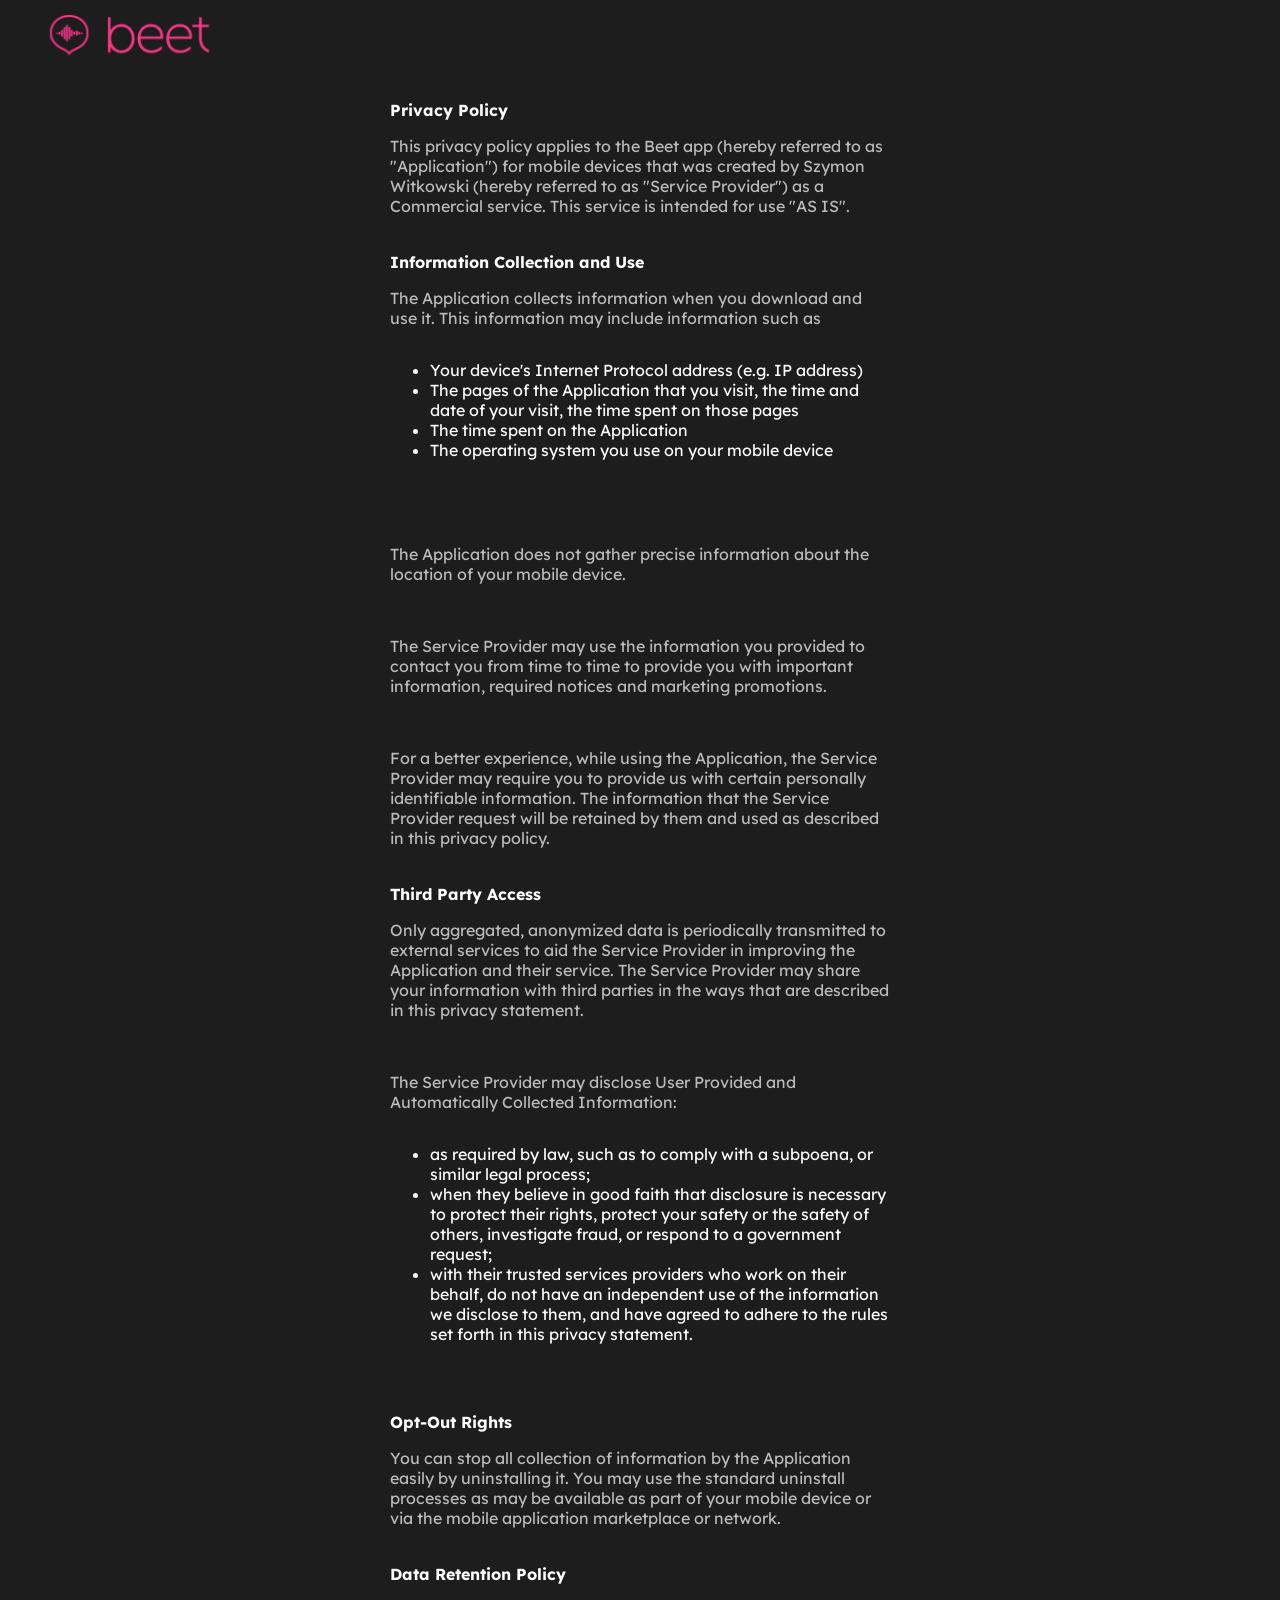
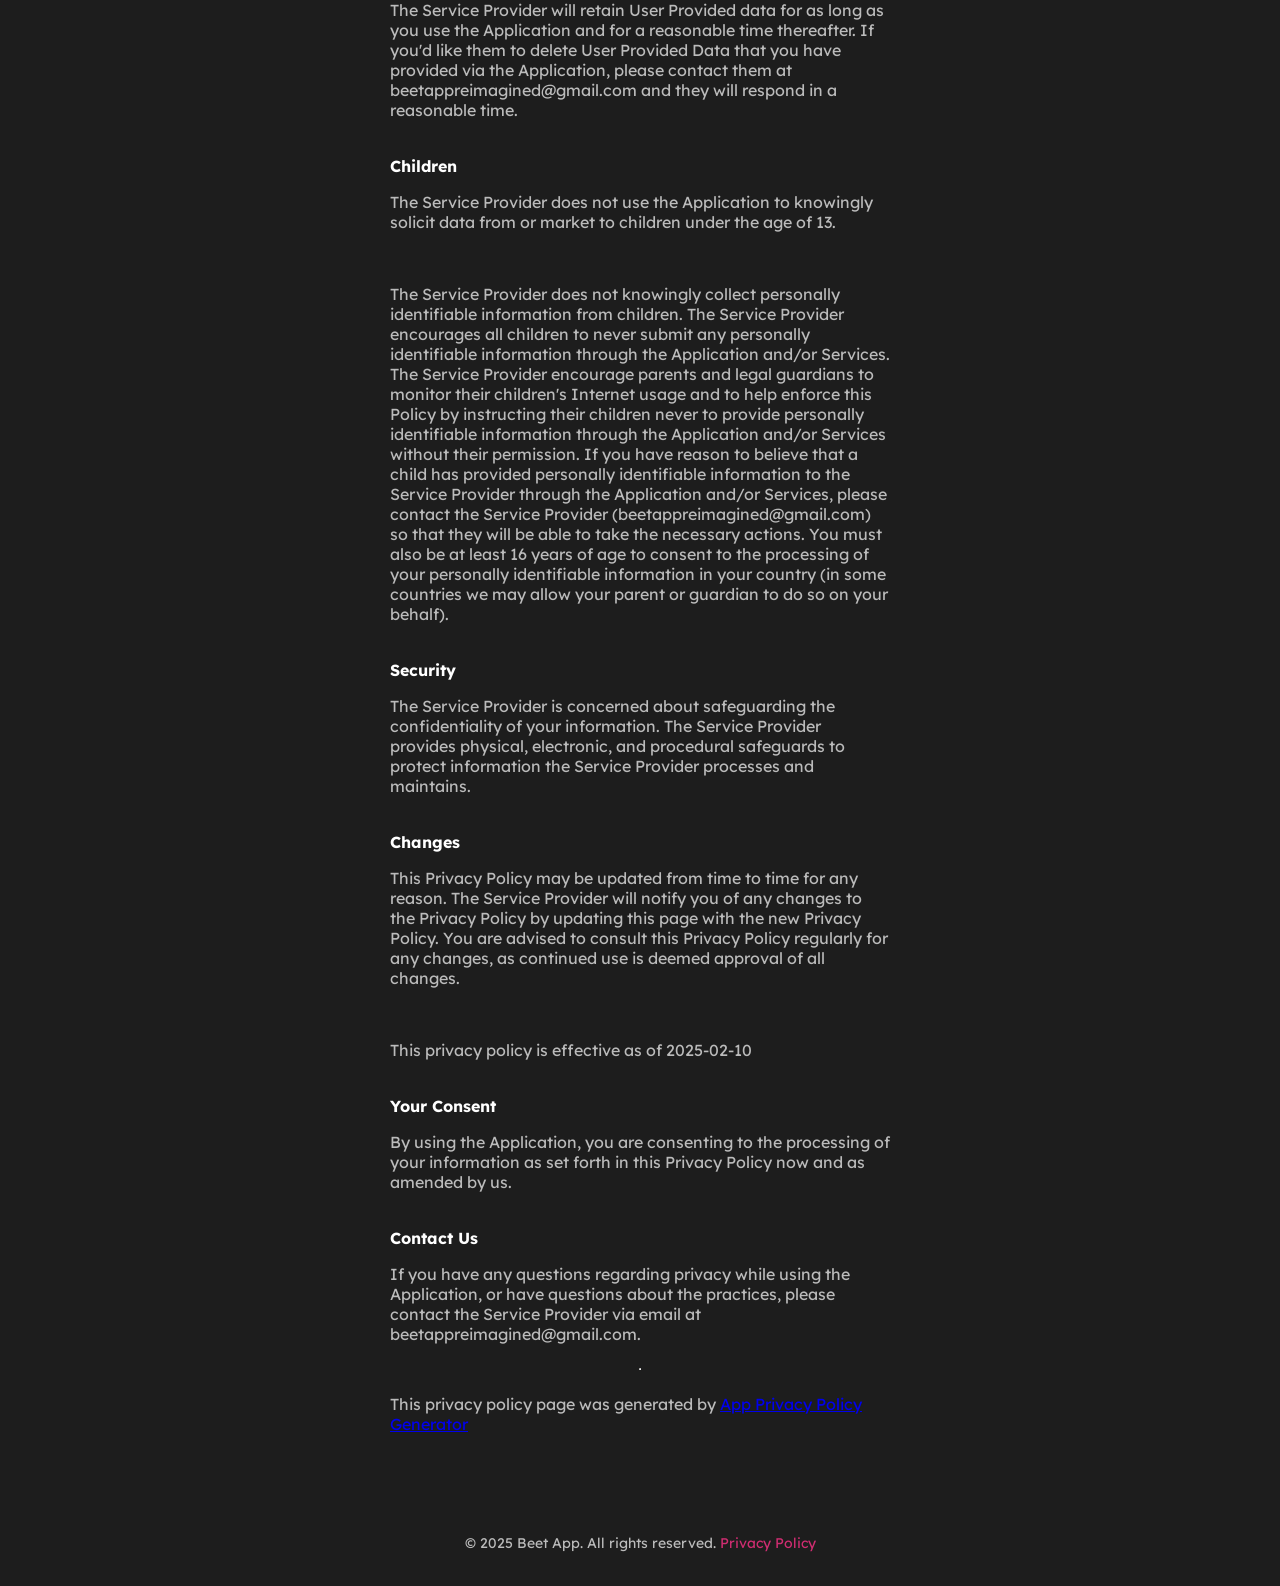
==== privacy-policy.html @ f23a152c "Initial commit" ====
<!DOCTYPE html>
<html lang="en">
<head>
  <link href="https://fonts.googleapis.com/css2?family=Lexend&display=swap" rel="stylesheet">
  <meta charset="UTF-8">
  <title>Beet App</title>
  <style>
    body {
      margin: 0;
      background-color: #1D1D1D;
      font-family: 'Lexend', sans-serif;
      color: #fff;
    }
    
    header {
      position: fixed;
      top: 0;
      left: 0;
      width: 100%;
      background-color: transparent;
      display: flex;
      justify-content: space-between;
      align-items: center;
      padding: 15px 50px 15px 50px;
      z-index: 1000;
    }
    
    .logo img {
      height: 40px;
    }
    
    nav ul {
      list-style: none;
      margin: 0;
      padding: 0;
      display: flex;
    }
    
    nav ul li {
      margin-left: 25px;
    }
    
    nav ul li a {
      color: #fff;
      text-decoration: none;
      font-weight: bold;
    }
    
    .beet {
      display: flex;
      align-items: center;
      justify-content: center;
      gap: 30px;
      padding: 100px 50px 50px;
    }
    
    .beet-text {
      max-width: 500px;
      display: flex;
      flex-direction: column;
      justify-content: center;
    }
    
    .beet-text h1 {
      font-size: 36px;
      color: #018749;
    }
    
    .beet-text p {
      color: #bbb;
    }
    
    .app-buttons img {
      width: 150px;
      margin-right: 10px;
      cursor: pointer;
    }
    
    .beet-image {
      position: relative;
      width: 800px;
      height: 800px;
      display: flex;
      align-items: center;
    }
    
    .beet-image img {
      position: absolute;
      width: 100%;
      height: auto;
      opacity: 0;
      transition: opacity 1s ease-in-out;
    }
    
    .beet-image img.active {
      opacity: 1;
    }
  </style>
  <script>
    document.addEventListener("DOMContentLoaded", function() {
      let images = document.querySelectorAll(".beet-image img");
      let currentIndex = 0;

      function showNextImage() {
        images.forEach((img, index) => {
          img.classList.remove("active");
          if (index === currentIndex) {
            img.classList.add("active");
          }
        });
        currentIndex = (currentIndex + 1) % images.length;
      }

      showNextImage();
      setInterval(showNextImage, 5000);
    });
  </script>
</head>
<body>
  <header>
    <div class="logo">
      <img src="logo.png" alt="Beet Logo">
    </div>
  </header>
  <div class="beet">
    <div class="beet-text">
    <strong>Privacy Policy</strong><p>This privacy policy applies to the Beet app (hereby referred to as "Application") for mobile devices that was created by Szymon Witkowski (hereby referred to as "Service Provider") as a Commercial service. This service is intended for use "AS IS".</p><br><strong>Information Collection and Use</strong><p>The Application collects information when you download and use it. This information may include information such as </p><ul><li>Your device's Internet Protocol address (e.g. IP address)</li><li>The pages of the Application that you visit, the time and date of your visit, the time spent on those pages</li><li>The time spent on the Application</li><li>The operating system you use on your mobile device</li></ul><p></p><br><p>The Application does not gather precise information about the location of your mobile device.</p><div style="display: none;"><p>The Application collects your device's location, which helps the Service Provider determine your approximate geographical location and make use of in below ways:</p><ul><li>Geolocation Services: The Service Provider utilizes location data to provide features such as personalized content, relevant recommendations, and location-based services.</li><li>Analytics and Improvements: Aggregated and anonymized location data helps the Service Provider to analyze user behavior, identify trends, and improve the overall performance and functionality of the Application.</li><li>Third-Party Services: Periodically, the Service Provider may transmit anonymized location data to external services. These services assist them in enhancing the Application and optimizing their offerings.</li></ul></div><br><p>The Service Provider may use the information you provided to contact you from time to time to provide you with important information, required notices and marketing promotions.</p><br><p>For a better experience, while using the Application, the Service Provider may require you to provide us with certain personally identifiable information. The information that the Service Provider request will be retained by them and used as described in this privacy policy.</p><br><strong>Third Party Access</strong><p>Only aggregated, anonymized data is periodically transmitted to external services to aid the Service Provider in improving the Application and their service. The Service Provider may share your information with third parties in the ways that are described in this privacy statement.</p><!----><br><p>The Service Provider may disclose User Provided and Automatically Collected Information:</p><ul><li>as required by law, such as to comply with a subpoena, or similar legal process;</li><li>when they believe in good faith that disclosure is necessary to protect their rights, protect your safety or the safety of others, investigate fraud, or respond to a government request;</li><li>with their trusted services providers who work on their behalf, do not have an independent use of the information we disclose to them, and have agreed to adhere to the rules set forth in this privacy statement.</li></ul><p></p><br><strong>Opt-Out Rights</strong><p>You can stop all collection of information by the Application easily by uninstalling it. You may use the standard uninstall processes as may be available as part of your mobile device or via the mobile application marketplace or network.</p><br><strong>Data Retention Policy</strong><p>The Service Provider will retain User Provided data for as long as you use the Application and for a reasonable time thereafter. If you'd like them to delete User Provided Data that you have provided via the Application, please contact them at beetappreimagined@gmail.com and they will respond in a reasonable time.</p><br><strong>Children</strong><p>The Service Provider does not use the Application to knowingly solicit data from or market to children under the age of 13.</p><!----><div><br><p>The Service Provider does not knowingly collect personally
identifiable information from children. The Service Provider 
encourages all children to never submit any personally
identifiable information through the Application and/or Services.
The Service Provider encourage parents and legal guardians to monitor 
their children's Internet usage and to help enforce this Policy by instructing 
their children never to provide personally identifiable information through the Application and/or Services without their permission. If you have reason to believe that a child 
has provided personally identifiable information to the Service Provider through the Application and/or Services, 
please contact the Service Provider (beetappreimagined@gmail.com) so that they will be able to take the necessary actions. 
You must also be at least 16 years of age to consent to the processing 
of your personally identifiable information in your country (in some countries we may allow your parent 
or guardian to do so on your behalf).</p></div><br><strong>Security</strong><p>The Service Provider is concerned about safeguarding the confidentiality of your information. The Service Provider provides physical, electronic, and procedural safeguards to protect information the Service Provider processes and maintains.</p><br><strong>Changes</strong><p>This Privacy Policy may be updated from time to time for any reason. The Service Provider will notify you of any changes to the Privacy Policy by updating this page with the new Privacy Policy. You are advised to consult this Privacy Policy regularly for any changes, as continued use is deemed approval of all changes.</p><br><p>This privacy policy is effective as of 2025-02-10</p><br><strong>Your Consent</strong><p>By using the Application, you are consenting to the processing of your information as set forth in this Privacy Policy now and as amended by us.</p><br><strong>Contact Us</strong><p>If you have any questions regarding privacy while using the Application, or have questions about the practices, please contact the Service Provider via email at beetappreimagined@gmail.com.</p><hr><p>This privacy policy page was generated by <a href="https://app-privacy-policy-generator.nisrulz.com/" target="_blank" rel="noopener noreferrer">App Privacy Policy Generator</a></p>

      
    </div>
  </div>
  <footer style="text-align: center; padding: 20px; color: #bbb; font-size: 14px;">
    <p>&copy; 2025 Beet App. All rights reserved. <a href="privacy-policy.html" style="color: #CF2D71; text-decoration: none;">Privacy Policy</a></p>
  </footer>
</body>
</html>
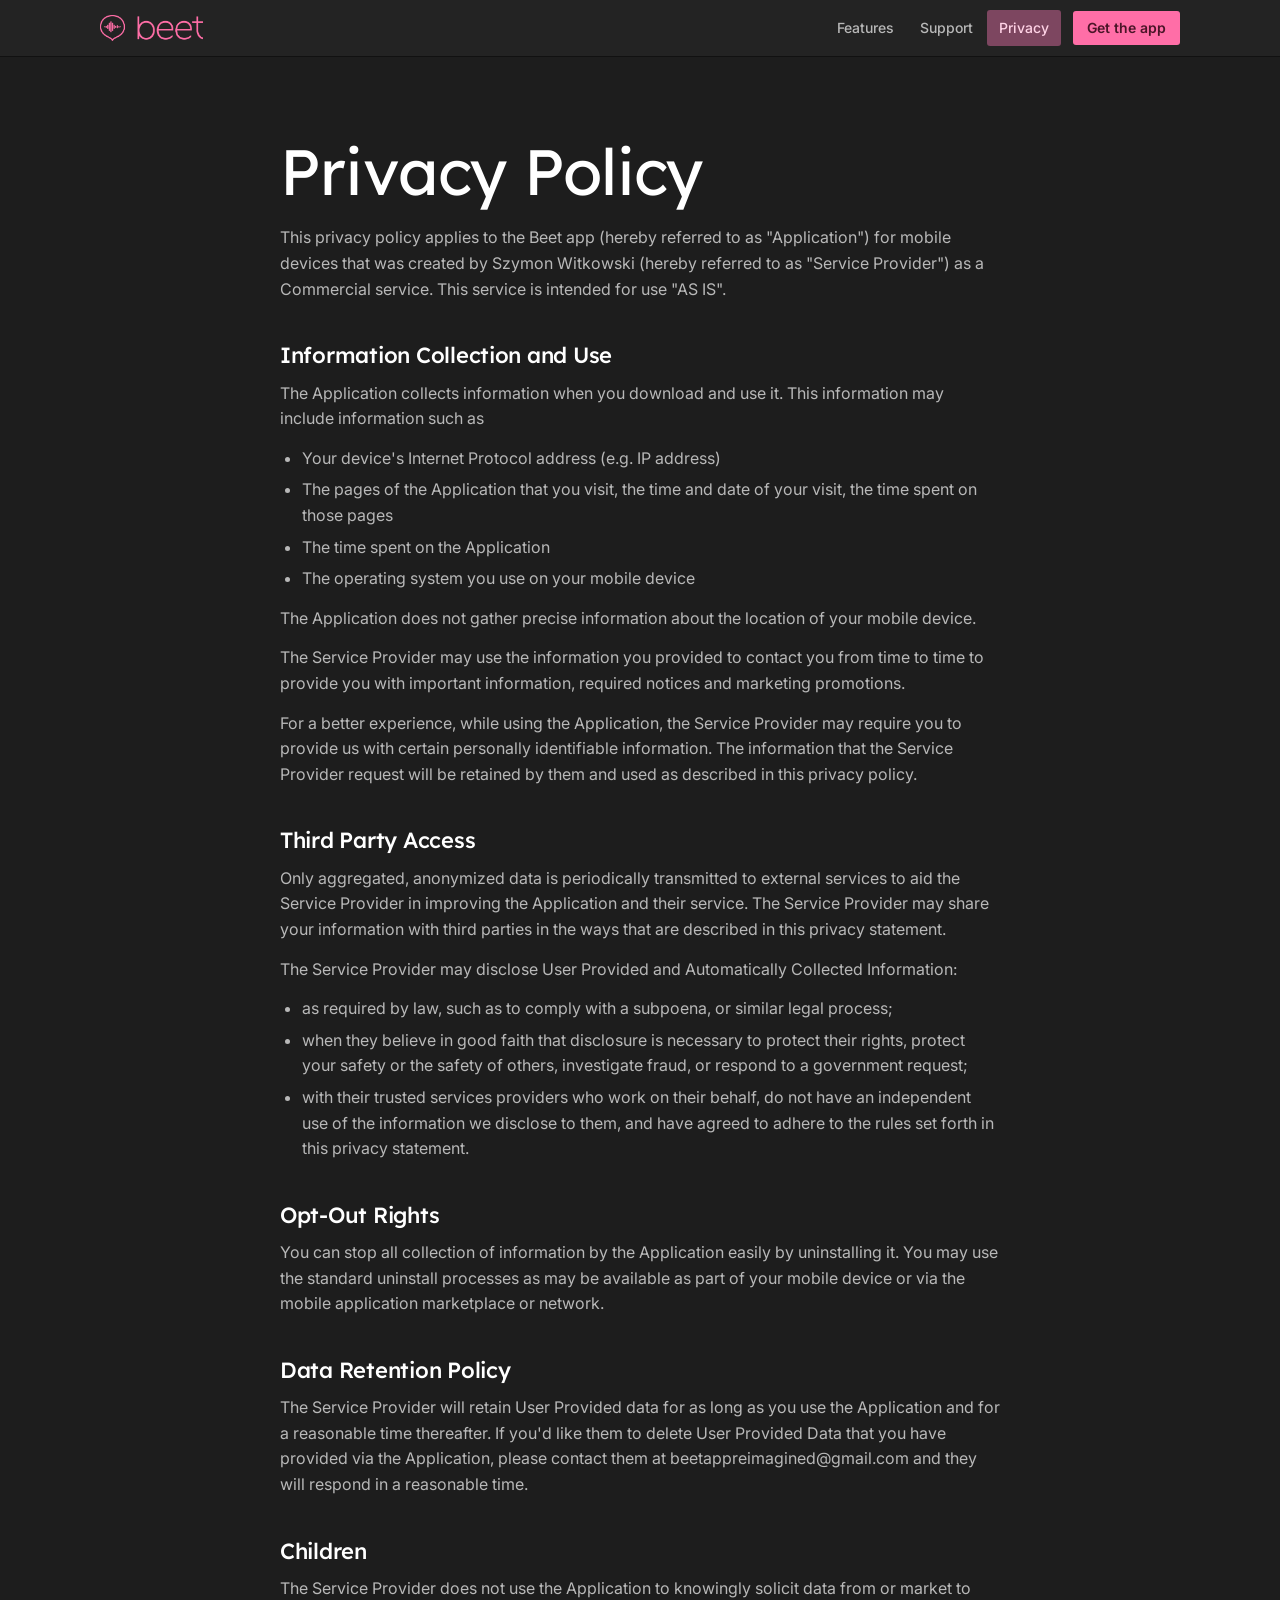
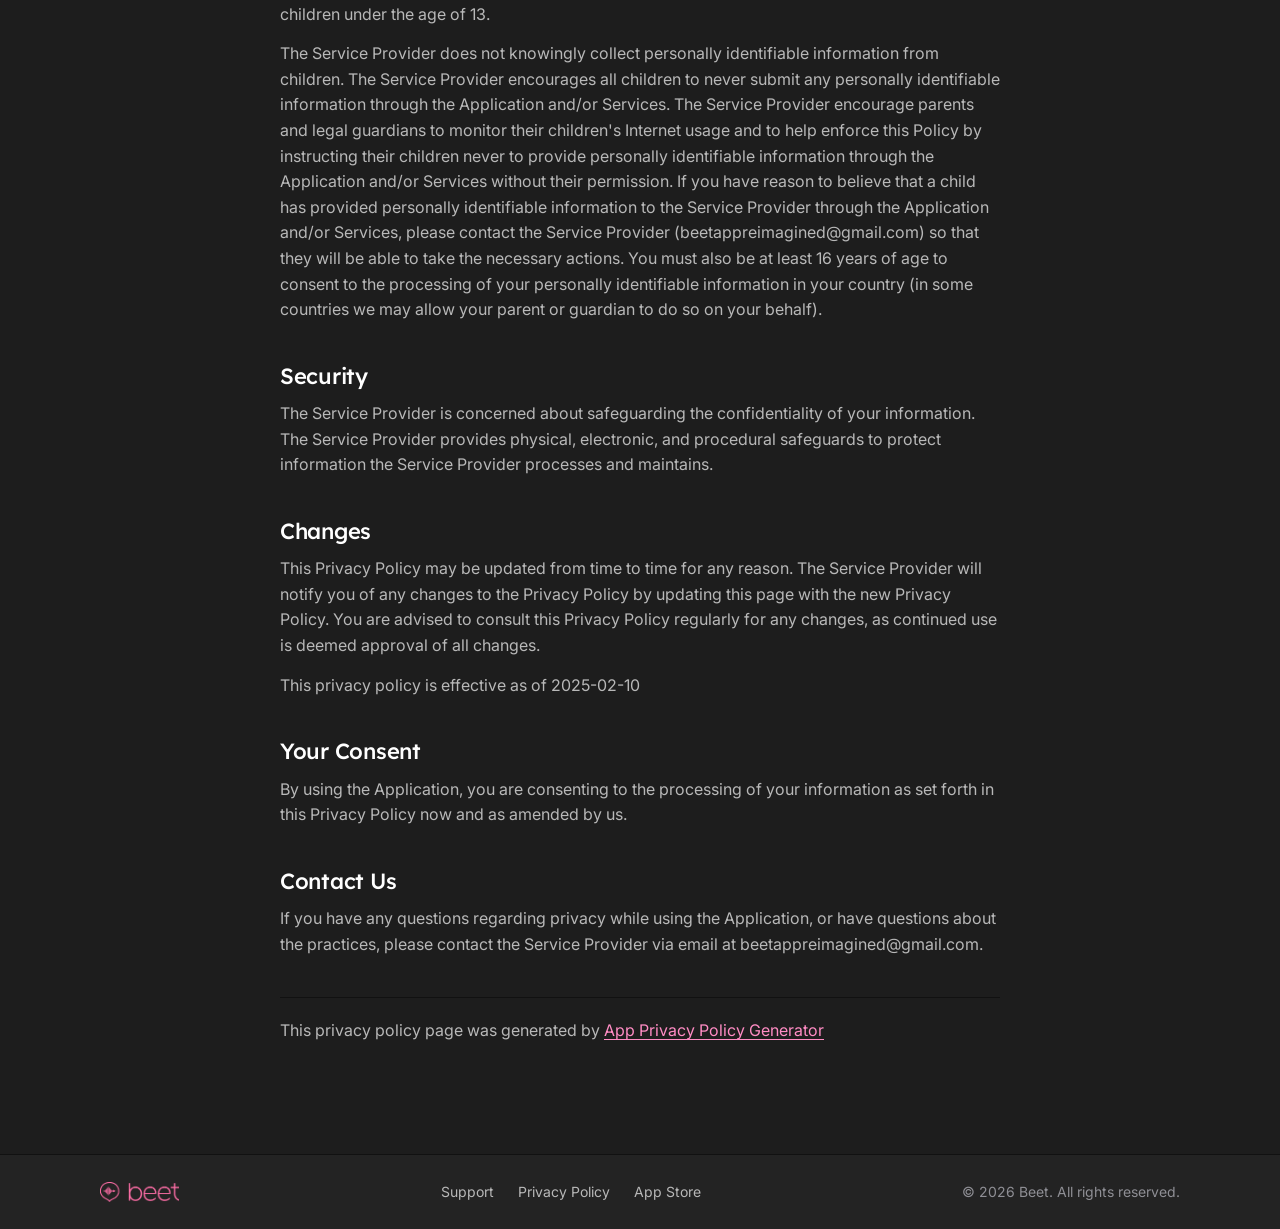
==== commit 58986750: "New site for app redesign" ====
--- a/privacy-policy.html
+++ b/privacy-policy.html
@@ -1,130 +1,33 @@
 <!DOCTYPE html>
 <html lang="en">
 <head>
-  <link href="https://fonts.googleapis.com/css2?family=Lexend&display=swap" rel="stylesheet">
   <meta charset="UTF-8">
-  <title>Beet App</title>
-  <style>
-    body {
-      margin: 0;
-      background-color: #1D1D1D;
-      font-family: 'Lexend', sans-serif;
-      color: #fff;
-    }
-    
-    header {
-      position: fixed;
-      top: 0;
-      left: 0;
-      width: 100%;
-      background-color: transparent;
-      display: flex;
-      justify-content: space-between;
-      align-items: center;
-      padding: 15px 50px 15px 50px;
-      z-index: 1000;
-    }
-    
-    .logo img {
-      height: 40px;
-    }
-    
-    nav ul {
-      list-style: none;
-      margin: 0;
-      padding: 0;
-      display: flex;
-    }
-    
-    nav ul li {
-      margin-left: 25px;
-    }
-    
-    nav ul li a {
-      color: #fff;
-      text-decoration: none;
-      font-weight: bold;
-    }
-    
-    .beet {
-      display: flex;
-      align-items: center;
-      justify-content: center;
-      gap: 30px;
-      padding: 100px 50px 50px;
-    }
-    
-    .beet-text {
-      max-width: 500px;
-      display: flex;
-      flex-direction: column;
-      justify-content: center;
-    }
-    
-    .beet-text h1 {
-      font-size: 36px;
-      color: #018749;
-    }
-    
-    .beet-text p {
-      color: #bbb;
-    }
-    
-    .app-buttons img {
-      width: 150px;
-      margin-right: 10px;
-      cursor: pointer;
-    }
-    
-    .beet-image {
-      position: relative;
-      width: 800px;
-      height: 800px;
-      display: flex;
-      align-items: center;
-    }
-    
-    .beet-image img {
-      position: absolute;
-      width: 100%;
-      height: auto;
-      opacity: 0;
-      transition: opacity 1s ease-in-out;
-    }
-    
-    .beet-image img.active {
-      opacity: 1;
-    }
-  </style>
-  <script>
-    document.addEventListener("DOMContentLoaded", function() {
-      let images = document.querySelectorAll(".beet-image img");
-      let currentIndex = 0;
-
-      function showNextImage() {
-        images.forEach((img, index) => {
-          img.classList.remove("active");
-          if (index === currentIndex) {
-            img.classList.add("active");
-          }
-        });
-        currentIndex = (currentIndex + 1) % images.length;
-      }
-
-      showNextImage();
-      setInterval(showNextImage, 5000);
-    });
-  </script>
+  <meta name="viewport" content="width=device-width, initial-scale=1.0">
+  <title>Beet App - Privacy Policy</title>
+  <meta name="theme-color" content="#232323">
+  <link rel="icon" type="image/png" href="favicon.png">
+  <link rel="preconnect" href="https://fonts.googleapis.com">
+  <link rel="preconnect" href="https://fonts.gstatic.com" crossorigin>
+  <link href="https://fonts.googleapis.com/css2?family=Inter:wght@400;500;600&family=Lexend:wght@400;500;700&display=swap" rel="stylesheet">
+  <link rel="stylesheet" href="styles.css">
 </head>
 <body>
-  <header>
-    <div class="logo">
-      <img src="logo.png" alt="Beet Logo">
+  <header class="topbar">
+    <div class="wrap">
+      <a href="index.html" class="brand">
+        <img src="logo.png" alt="Beet" width="1355" height="341">
+      </a>
+      <nav class="nav" aria-label="Main">
+        <a href="index.html#features">Features</a>
+        <a href="support.html">Support</a>
+        <a href="privacy-policy.html" aria-current="page">Privacy</a>
+        <a href="https://apps.apple.com/app/id6741735743" class="btn btn-accent btn-small">Get the app</a>
+      </nav>
     </div>
   </header>
-  <div class="beet">
-    <div class="beet-text">
-    <strong>Privacy Policy</strong><p>This privacy policy applies to the Beet app (hereby referred to as "Application") for mobile devices that was created by Szymon Witkowski (hereby referred to as "Service Provider") as a Commercial service. This service is intended for use "AS IS".</p><br><strong>Information Collection and Use</strong><p>The Application collects information when you download and use it. This information may include information such as </p><ul><li>Your device's Internet Protocol address (e.g. IP address)</li><li>The pages of the Application that you visit, the time and date of your visit, the time spent on those pages</li><li>The time spent on the Application</li><li>The operating system you use on your mobile device</li></ul><p></p><br><p>The Application does not gather precise information about the location of your mobile device.</p><div style="display: none;"><p>The Application collects your device's location, which helps the Service Provider determine your approximate geographical location and make use of in below ways:</p><ul><li>Geolocation Services: The Service Provider utilizes location data to provide features such as personalized content, relevant recommendations, and location-based services.</li><li>Analytics and Improvements: Aggregated and anonymized location data helps the Service Provider to analyze user behavior, identify trends, and improve the overall performance and functionality of the Application.</li><li>Third-Party Services: Periodically, the Service Provider may transmit anonymized location data to external services. These services assist them in enhancing the Application and optimizing their offerings.</li></ul></div><br><p>The Service Provider may use the information you provided to contact you from time to time to provide you with important information, required notices and marketing promotions.</p><br><p>For a better experience, while using the Application, the Service Provider may require you to provide us with certain personally identifiable information. The information that the Service Provider request will be retained by them and used as described in this privacy policy.</p><br><strong>Third Party Access</strong><p>Only aggregated, anonymized data is periodically transmitted to external services to aid the Service Provider in improving the Application and their service. The Service Provider may share your information with third parties in the ways that are described in this privacy statement.</p><!----><br><p>The Service Provider may disclose User Provided and Automatically Collected Information:</p><ul><li>as required by law, such as to comply with a subpoena, or similar legal process;</li><li>when they believe in good faith that disclosure is necessary to protect their rights, protect your safety or the safety of others, investigate fraud, or respond to a government request;</li><li>with their trusted services providers who work on their behalf, do not have an independent use of the information we disclose to them, and have agreed to adhere to the rules set forth in this privacy statement.</li></ul><p></p><br><strong>Opt-Out Rights</strong><p>You can stop all collection of information by the Application easily by uninstalling it. You may use the standard uninstall processes as may be available as part of your mobile device or via the mobile application marketplace or network.</p><br><strong>Data Retention Policy</strong><p>The Service Provider will retain User Provided data for as long as you use the Application and for a reasonable time thereafter. If you'd like them to delete User Provided Data that you have provided via the Application, please contact them at beetappreimagined@gmail.com and they will respond in a reasonable time.</p><br><strong>Children</strong><p>The Service Provider does not use the Application to knowingly solicit data from or market to children under the age of 13.</p><!----><div><br><p>The Service Provider does not knowingly collect personally
+
+  <main class="wrap page legal">
+    <h1>Privacy Policy</h1><p>This privacy policy applies to the Beet app (hereby referred to as "Application") for mobile devices that was created by Szymon Witkowski (hereby referred to as "Service Provider") as a Commercial service. This service is intended for use "AS IS".</p><br><strong>Information Collection and Use</strong><p>The Application collects information when you download and use it. This information may include information such as </p><ul><li>Your device's Internet Protocol address (e.g. IP address)</li><li>The pages of the Application that you visit, the time and date of your visit, the time spent on those pages</li><li>The time spent on the Application</li><li>The operating system you use on your mobile device</li></ul><p></p><br><p>The Application does not gather precise information about the location of your mobile device.</p><div style="display: none;"><p>The Application collects your device's location, which helps the Service Provider determine your approximate geographical location and make use of in below ways:</p><ul><li>Geolocation Services: The Service Provider utilizes location data to provide features such as personalized content, relevant recommendations, and location-based services.</li><li>Analytics and Improvements: Aggregated and anonymized location data helps the Service Provider to analyze user behavior, identify trends, and improve the overall performance and functionality of the Application.</li><li>Third-Party Services: Periodically, the Service Provider may transmit anonymized location data to external services. These services assist them in enhancing the Application and optimizing their offerings.</li></ul></div><br><p>The Service Provider may use the information you provided to contact you from time to time to provide you with important information, required notices and marketing promotions.</p><br><p>For a better experience, while using the Application, the Service Provider may require you to provide us with certain personally identifiable information. The information that the Service Provider request will be retained by them and used as described in this privacy policy.</p><br><strong>Third Party Access</strong><p>Only aggregated, anonymized data is periodically transmitted to external services to aid the Service Provider in improving the Application and their service. The Service Provider may share your information with third parties in the ways that are described in this privacy statement.</p><!----><br><p>The Service Provider may disclose User Provided and Automatically Collected Information:</p><ul><li>as required by law, such as to comply with a subpoena, or similar legal process;</li><li>when they believe in good faith that disclosure is necessary to protect their rights, protect your safety or the safety of others, investigate fraud, or respond to a government request;</li><li>with their trusted services providers who work on their behalf, do not have an independent use of the information we disclose to them, and have agreed to adhere to the rules set forth in this privacy statement.</li></ul><p></p><br><strong>Opt-Out Rights</strong><p>You can stop all collection of information by the Application easily by uninstalling it. You may use the standard uninstall processes as may be available as part of your mobile device or via the mobile application marketplace or network.</p><br><strong>Data Retention Policy</strong><p>The Service Provider will retain User Provided data for as long as you use the Application and for a reasonable time thereafter. If you'd like them to delete User Provided Data that you have provided via the Application, please contact them at beetappreimagined@gmail.com and they will respond in a reasonable time.</p><br><strong>Children</strong><p>The Service Provider does not use the Application to knowingly solicit data from or market to children under the age of 13.</p><!----><div><br><p>The Service Provider does not knowingly collect personally
 identifiable information from children. The Service Provider 
 encourages all children to never submit any personally
 identifiable information through the Application and/or Services.
@@ -136,12 +39,18 @@
 You must also be at least 16 years of age to consent to the processing 
 of your personally identifiable information in your country (in some countries we may allow your parent 
 or guardian to do so on your behalf).</p></div><br><strong>Security</strong><p>The Service Provider is concerned about safeguarding the confidentiality of your information. The Service Provider provides physical, electronic, and procedural safeguards to protect information the Service Provider processes and maintains.</p><br><strong>Changes</strong><p>This Privacy Policy may be updated from time to time for any reason. The Service Provider will notify you of any changes to the Privacy Policy by updating this page with the new Privacy Policy. You are advised to consult this Privacy Policy regularly for any changes, as continued use is deemed approval of all changes.</p><br><p>This privacy policy is effective as of 2025-02-10</p><br><strong>Your Consent</strong><p>By using the Application, you are consenting to the processing of your information as set forth in this Privacy Policy now and as amended by us.</p><br><strong>Contact Us</strong><p>If you have any questions regarding privacy while using the Application, or have questions about the practices, please contact the Service Provider via email at beetappreimagined@gmail.com.</p><hr><p>This privacy policy page was generated by <a href="https://app-privacy-policy-generator.nisrulz.com/" target="_blank" rel="noopener noreferrer">App Privacy Policy Generator</a></p>
+  </main>
 
-      
+  <footer class="footer">
+    <div class="wrap">
+      <a href="index.html"><img src="logo.png" alt="Beet" width="1355" height="341"></a>
+      <nav aria-label="Footer">
+        <a href="support.html">Support</a>
+        <a href="privacy-policy.html">Privacy Policy</a>
+        <a href="https://apps.apple.com/app/id6741735743">App Store</a>
+      </nav>
+      <p>© 2026 Beet. All rights reserved.</p>
     </div>
-  </div>
-  <footer style="text-align: center; padding: 20px; color: #bbb; font-size: 14px;">
-    <p>&copy; 2025 Beet App. All rights reserved. <a href="privacy-policy.html" style="color: #CF2D71; text-decoration: none;">Privacy Policy</a></p>
   </footer>
 </body>
 </html>
--- a/styles.css
+++ b/styles.css
@@ -0,0 +1,743 @@
+/* Beet website.
+   The look follows the app's Session style: flat panels divided by hairlines, one pink accent.
+   Colors and measures are the ones in beet-ui-kit (Color+Session, View+Session); headlines are
+   set like the captions of the App Store screenshots (Lexend, the key words bold and pink). */
+
+:root {
+  /* Surfaces */
+  --page: #1d1d1d;        /* behind everything, as in the screenshots */
+  --background: #232323;  /* behind the panels of the app */
+  --panel: #2e2e2e;
+  --control: #3d3d3d;
+  --control-hover: #484848;
+  --well: #1a1a1a;        /* a recessed area: the waveform, a value box */
+  --hairline: #111111;
+
+  /* Text */
+  --text: #e6e6e6;
+  --text-secondary: #b8b8b8;
+  --label: #8f8f95;
+
+  /* Accent */
+  --accent: #ff6ea7;
+  --on-accent: #4b1528;
+  --accent-dim: #7d4660;
+  --on-accent-dim: #ffd3e6;
+  --accent-text: #ff8cc4;
+
+  --grid-strong: rgba(255, 255, 255, 0.38);
+  --grid-weak: rgba(255, 255, 255, 0.13);
+
+  /* Timing accuracy */
+  --excellent: #4ade80;
+  --good: #facc15;
+  --acceptable: #fb923c;
+  --poor: #f87171;
+
+  --radius: 3px;
+  --gutter: 6px;
+
+  --ui: -apple-system, BlinkMacSystemFont, "SF Pro Text", "Inter", "Segoe UI", Roboto, "Helvetica Neue", Arial, sans-serif;
+  --display: "Lexend", var(--ui);
+}
+
+*, *::before, *::after { box-sizing: border-box; }
+
+html {
+  background: var(--page);
+  color-scheme: dark;
+  scroll-behavior: smooth;
+  -webkit-text-size-adjust: 100%;
+}
+
+body {
+  margin: 0;
+  font: 400 16px/1.6 var(--ui);
+  color: var(--text);
+  -webkit-font-smoothing: antialiased;
+  -moz-osx-font-smoothing: grayscale;
+}
+
+img { max-width: 100%; }
+
+a { color: var(--accent-text); }
+
+:focus-visible {
+  outline: 2px solid var(--accent-text);
+  outline-offset: 2px;
+}
+
+.wrap {
+  width: 100%;
+  max-width: 1160px;
+  margin-inline: auto;
+  padding-inline: clamp(16px, 4vw, 40px);
+}
+
+/* Headlines: the captions of the screenshots */
+h1, h2 {
+  font-family: var(--display);
+  font-weight: 400;
+  letter-spacing: -0.012em;
+  color: #fff;
+  margin: 0;
+  text-wrap: balance;
+}
+h1 b, h2 b {
+  font-weight: 700;
+  color: var(--accent);
+}
+
+/* ---------- Controls ---------- */
+
+.btn {
+  display: inline-flex;
+  align-items: center;
+  justify-content: center;
+  gap: 10px;
+  min-height: 46px;
+  padding: 0 18px;
+  border: 0;
+  border-radius: var(--radius);
+  background: var(--control);
+  color: var(--text);
+  font: 500 15px/1 var(--ui);
+  text-decoration: none;
+  cursor: pointer;
+}
+.btn:hover { background: var(--control-hover); }
+.btn:active { opacity: 0.65; }
+.btn svg { flex: none; }
+
+.btn-accent {
+  background: var(--accent);
+  color: var(--on-accent);
+  font-weight: 600;
+}
+.btn-accent:hover { background: var(--accent-text); }
+
+.btn-small {
+  min-height: 34px;
+  padding: 0 14px;
+  font-size: 14px;
+}
+
+/* ---------- Top bar ---------- */
+
+.topbar {
+  position: sticky;
+  top: 0;
+  z-index: 10;
+  background: var(--background);
+  border-bottom: 1px solid var(--hairline);
+}
+.topbar .wrap {
+  display: flex;
+  align-items: center;
+  justify-content: space-between;
+  gap: 16px;
+  height: 56px;
+}
+.brand { display: block; flex: none; }
+.brand img {
+  display: block;
+  height: 26px;
+  width: auto;
+}
+.nav {
+  display: flex;
+  align-items: center;
+  gap: 2px;
+}
+.nav a:not(.btn) {
+  padding: 7px 12px;
+  border-radius: var(--radius);
+  color: var(--text-secondary);
+  font-size: 14px;
+  font-weight: 500;
+  text-decoration: none;
+}
+.nav a:not(.btn):hover {
+  color: var(--text);
+  background: var(--panel);
+}
+.nav a[aria-current="page"] {
+  color: var(--on-accent-dim);
+  background: var(--accent-dim);
+}
+.nav .btn { margin-left: 10px; }
+
+/* ---------- Hero ---------- */
+
+.hero-copy { padding-block: clamp(56px, 8vw, 104px) clamp(40px, 5vw, 64px); }
+.hero h1 {
+  font-size: clamp(48px, 12.5vw, 136px);
+  line-height: 1.07;
+  margin-bottom: 28px;
+}
+.lead {
+  max-width: 31em;
+  margin: 0 0 32px;
+  font-size: clamp(17px, 1.5vw, 20px);
+  line-height: 1.55;
+  color: var(--text-secondary);
+  text-wrap: pretty;
+}
+.actions {
+  display: flex;
+  flex-wrap: wrap;
+  gap: var(--gutter);
+}
+.fineprint {
+  margin: 20px 0 0;
+  font-size: 13px;
+  color: var(--label);
+}
+
+/* ---------- Features: one clip each, as on a timeline ---------- */
+
+.features {
+  padding-block: clamp(48px, 7vw, 88px);
+  scroll-margin-top: 56px;
+}
+.deck-cards {
+  display: grid;
+  gap: 28px;
+}
+.deck-nav,
+.deck-playhead { display: none; }
+.clip {
+  border: 1px solid var(--hairline);
+  border-radius: var(--radius);
+  background: var(--well);
+  overflow: hidden;
+}
+/* The ruler on top of a clip: the beats of one bar */
+.clip-ruler {
+  display: grid;
+  grid-template-columns: repeat(8, minmax(0, 1fr));
+  height: 22px;
+  background: var(--panel);
+  border-bottom: 1px solid var(--hairline);
+  color: var(--label);
+  font: 400 11px/1 var(--ui);
+  font-variant-numeric: tabular-nums;
+}
+.clip-ruler span {
+  display: flex;
+  align-items: center;
+  padding-left: 6px;
+  border-left: 1px solid var(--grid-weak);
+}
+.clip-ruler span:first-child {
+  color: var(--text);
+  border-left-color: transparent;
+}
+.clip-ruler span:nth-child(5) { border-left-color: var(--grid-strong); }
+
+.clip-body {
+  display: grid;
+  grid-template-columns: minmax(0, 1fr) minmax(0, 1fr);
+}
+.clip-copy {
+  align-self: center;
+  padding: clamp(24px, 5vw, 64px);
+}
+.clip.flip .clip-copy { order: 2; }
+.clip h2 {
+  font-size: clamp(26px, 3.5vw, 44px);
+  line-height: 1.1;
+  margin-bottom: 18px;
+}
+.clip p {
+  max-width: 30em;
+  margin: 0 0 26px;
+  font-size: 17px;
+  color: var(--text-secondary);
+  text-wrap: pretty;
+}
+.clip-device {
+  display: flex;
+  justify-content: center;
+  align-items: flex-start;
+  height: 600px;
+  padding-top: 48px;
+  overflow: hidden;
+}
+.clip-device img {
+  display: block;
+  flex: none;
+  width: 310px;
+  height: auto;
+}
+/* A bigger phone that shows only the upper part of its screen, or only the lower one */
+.clip-device.from-top img,
+.clip-device.from-bottom img { width: 390px; }
+.clip-device.from-bottom {
+  align-items: flex-end;
+  padding-top: 0;
+  padding-bottom: 48px;
+}
+
+/* ---------- Features, in one place ----------
+   With scripting and a screen tall enough for a whole clip, the clips share one place that
+   stays put while the page scrolls, and scrolling changes which of them is in it. The row of
+   cells under them names them and says which, as the row of beats does in the app. */
+
+@media (min-height: 600px) {
+  .js .features {
+    --screen: 100vh;
+    --deck: min(var(--screen) - 96px, 860px);
+    /* Where the deck stays put: in the middle of what the top bar leaves of the screen */
+    --rest: calc(56px + (var(--screen) - 56px - var(--deck)) / 2);
+    /* Scrolling 64% of a screen brings the next clip */
+    height: calc(var(--deck) + 4.2 * 0.64 * var(--screen));
+    margin-bottom: clamp(48px, 7vw, 88px);
+    padding-block: 0;
+    scroll-margin-top: var(--rest);
+  }
+  @supports (height: 100svh) {
+    .js .features { --screen: 100svh; }
+  }
+  .js .features-stage {
+    position: sticky;
+    top: var(--rest);
+    height: var(--deck);
+  }
+  .js .deck {
+    display: flex;
+    flex-direction: column;
+    gap: var(--gutter);
+    height: 100%;
+  }
+  /* The frame of the clips stays: only what is in it changes */
+  .js .deck-cards {
+    position: relative;
+    display: block;
+    flex: 1;
+    min-height: 0;
+    border: 1px solid var(--hairline);
+    border-radius: var(--radius);
+    background: var(--well);
+    overflow: hidden;
+  }
+  .js .deck-cards::before { /* the strip of the ruler */
+    content: "";
+    position: absolute;
+    top: 0;
+    left: 0;
+    right: 0;
+    height: 22px;
+    border-bottom: 1px solid var(--hairline);
+    background: var(--panel);
+  }
+  .js .clip {
+    position: absolute;
+    inset: 0;
+    display: flex;
+    flex-direction: column;
+    border: 0;
+    border-radius: 0;
+    background: none;
+    opacity: 0;
+    visibility: hidden;
+    transition: opacity 0.2s ease, visibility 0s linear 0.2s;
+  }
+  /* The clip that comes waits a moment for the one that leaves, so their texts don't mix */
+  .js .clip.is-active {
+    opacity: 1;
+    visibility: visible;
+    transition: opacity 0.3s ease 0.1s, visibility 0s;
+  }
+  .js .clip-ruler {
+    border-bottom-color: transparent;
+    background: none;
+  }
+  /* The bars of the ruler, the text and the phone of a clip fade, and move a little as they
+     do: the clips are in the order of a timeline, so the next one comes from the right and
+     the one that leaves goes to the left, and the other way round when scrolling back. */
+  .js .clip-ruler,
+  .js .clip-copy,
+  .js .clip-device {
+    transform: translateX(28px);
+    transition: transform 0.2s ease-in;
+  }
+  .js .clip.is-before .clip-ruler,
+  .js .clip.is-before .clip-copy,
+  .js .clip.is-before .clip-device { transform: translateX(-28px); }
+  .js .clip.is-active .clip-ruler,
+  .js .clip.is-active .clip-copy,
+  .js .clip.is-active .clip-device {
+    transform: none;
+    transition: transform 0.4s cubic-bezier(0.2, 0.7, 0.2, 1) 0.1s;
+  }
+  @media (prefers-reduced-motion: reduce) {
+    .js .clip .clip-ruler,
+    .js .clip .clip-copy,
+    .js .clip .clip-device {
+      transform: none;
+      transition: none;
+    }
+  }
+  .js .clip-body {
+    flex: 1;
+    min-height: 0;
+    grid-template-rows: minmax(0, 1fr);
+  }
+  /* The same side for every clip, so only what is in the clip changes */
+  .js .clip.flip .clip-copy { order: 0; }
+  .js .clip-copy { padding-block: 24px; }
+  .js .clip h2 { font-size: clamp(26px, min(3.5vw, 5.4vh), 44px); }
+  /* The whole phone where there is room for it, its upper part where there isn't */
+  .js .clip-device {
+    height: auto;
+    min-height: 0;
+    padding-block: 36px;
+  }
+  .js .clip-device img {
+    width: auto;
+    height: clamp(593px, 100%, 820px);
+    margin-block: auto;
+  }
+  /* These two are always cut, however tall the clip is */
+  .js .clip-device.from-top img,
+  .js .clip-device.from-bottom img {
+    height: max(826px, 128%);
+    margin-block: 0;
+  }
+  .js .clip-device.from-top { padding-bottom: 0; }
+  .js .clip-device.from-bottom { padding: 0 0 36px; }
+
+  /* The playhead on the ruler: how far the page is through this clip */
+  .js .deck-playhead {
+    position: absolute;
+    z-index: 1;
+    top: 0;
+    left: calc(var(--through, 0) * (100% - 1px));
+    display: block;
+    width: 1px;
+    height: 22px;
+    background: #fff;
+  }
+
+  .js .deck-nav {
+    display: grid;
+    grid-template-columns: repeat(5, minmax(0, 1fr));
+    gap: var(--gutter);
+  }
+  .deck-nav button {
+    display: flex;
+    gap: 8px;
+    height: 36px;
+    padding: 6px 8px;
+    border: 0;
+    border-radius: var(--radius);
+    background: var(--accent-dim);
+    color: var(--on-accent-dim);
+    font: 400 12px/1 var(--ui);
+    font-variant-numeric: tabular-nums;
+    text-align: left;
+    white-space: nowrap;
+    overflow: hidden;
+    cursor: pointer;
+  }
+  .deck-nav button:hover { background: #8f5470; }
+  .deck-nav button[aria-current] {
+    background: var(--accent);
+    color: var(--on-accent);
+    font-weight: 600;
+  }
+
+  /* The tables need a tall and wide clip */
+  @media (max-height: 779px), (max-width: 900px) {
+    .js .clip .rows,
+    .js .clip .panel { display: none; }
+    .js .clip p { margin-bottom: 0; }
+  }
+
+  @media (max-width: 760px) {
+    .js .features { --deck: calc(var(--screen) - 80px); }
+    .js .clip-body {
+      display: flex;
+      flex-direction: column;
+    }
+    .js .clip-copy {
+      flex: none;
+      padding: 22px 20px 0;
+    }
+    .js .clip h2 { margin-bottom: 12px; }
+    .js .clip p { font-size: 15.5px; line-height: 1.5; }
+    .js .clip-device {
+      flex: 1;
+      padding: 20px 0 0;
+    }
+    .js .clip-device img {
+      width: min(270px, 72%);
+      height: auto;
+      margin-block: 0;
+    }
+    .js .clip-device.from-top img,
+    .js .clip-device.from-bottom img {
+      width: min(330px, 86%);
+      height: auto;
+    }
+    .js .clip-device.from-bottom {
+      margin-top: 20px;
+      padding: 0 0 20px;
+      border-top: 1px solid var(--hairline);
+      background: var(--page);
+    }
+    /* Only the cell of the clip that is shown has room for its name */
+    .js .deck-nav { display: flex; }
+    .deck-nav button { flex: 0 0 44px; }
+    .deck-nav button[aria-current] { flex: 1 1 auto; }
+    .deck-nav button:not([aria-current]) .deck-nav-name { display: none; }
+  }
+}
+
+/* ---------- Panels and tables of the app ---------- */
+
+.panel {
+  max-width: 30em;
+  padding: 8px;
+  border: 1px solid var(--hairline);
+  border-radius: var(--radius);
+  background: var(--panel);
+}
+.panel + .rows { margin-top: var(--gutter); }
+.panel-label {
+  margin: 0 0 8px 2px;
+  font-size: 12.5px;
+  line-height: 1.2;
+  color: var(--label);
+}
+.chips {
+  display: grid;
+  grid-template-columns: repeat(3, minmax(0, 1fr));
+  gap: 4px;
+  margin: 0;
+  padding: 0;
+  list-style: none;
+}
+.chips li {
+  display: flex;
+  align-items: center;
+  justify-content: center;
+  height: 38px;
+  border-radius: var(--radius);
+  background: var(--control);
+  font-size: 14px;
+  font-variant-numeric: tabular-nums;
+}
+.chips li.selected {
+  background: var(--accent);
+  color: var(--on-accent);
+}
+
+/* Rows divided by hairlines, a name on the left and a value on the right */
+.rows {
+  display: grid;
+  gap: 1px;
+  max-width: 30em;
+  margin: 0;
+  border: 1px solid var(--hairline);
+  border-radius: var(--radius);
+  background: var(--hairline);
+  overflow: hidden;
+  font-size: 14.5px;
+  line-height: 1.35;
+}
+.rows > div {
+  display: flex;
+  align-items: baseline;
+  justify-content: space-between;
+  gap: 16px;
+  padding: 9px 12px;
+  background: var(--panel);
+}
+.rows .rows-header {
+  padding-block: 7px;
+  font-size: 12.5px;
+  color: var(--label);
+}
+.rows dt { color: var(--text); }
+.rows dd {
+  margin: 0;
+  color: var(--text-secondary);
+  text-align: right;
+  font-variant-numeric: tabular-nums;
+}
+.rows .value { color: var(--accent-text); }
+.swatch {
+  display: inline-block;
+  width: 9px;
+  height: 9px;
+  margin-right: 9px;
+  border-radius: 1px;
+  background: var(--swatch);
+}
+
+/* ---------- Closing ---------- */
+
+.closing {
+  border-top: 1px solid var(--hairline);
+  background: var(--background);
+  overflow: hidden;
+}
+.closing-grid {
+  display: grid;
+  grid-template-columns: minmax(0, 1fr) minmax(0, 1fr);
+  gap: 24px;
+}
+.closing-device {
+  position: relative;
+  min-height: 500px;
+}
+.closing-device img {
+  position: absolute;
+  top: 56px;
+  left: 50%;
+  width: 520px;
+  max-width: none;
+  height: auto;
+  transform: translateX(-54%);
+}
+.closing-copy {
+  align-self: center;
+  padding-block: 72px;
+}
+.closing h2 {
+  font-size: clamp(36px, 4.6vw, 60px);
+  line-height: 1.07;
+  margin-bottom: 20px;
+}
+.closing .lead { margin-bottom: 28px; }
+
+/* ---------- Footer ---------- */
+
+.footer {
+  border-top: 1px solid var(--hairline);
+  background: var(--background);
+  font-size: 14px;
+  color: var(--label);
+}
+.footer .wrap {
+  display: flex;
+  flex-wrap: wrap;
+  align-items: center;
+  justify-content: space-between;
+  gap: 12px 32px;
+  padding-block: 26px;
+}
+.footer img {
+  display: block;
+  height: 20px;
+  width: auto;
+}
+.footer nav {
+  display: flex;
+  flex-wrap: wrap;
+  gap: 4px 24px;
+}
+.footer a {
+  color: var(--text-secondary);
+  text-decoration: none;
+}
+.footer a:hover { color: var(--accent-text); }
+.footer p { margin: 0; }
+
+/* ---------- Support and privacy ---------- */
+
+.page {
+  max-width: 800px;
+  padding-block: clamp(40px, 7vw, 80px) clamp(56px, 8vw, 96px);
+}
+.page h1 {
+  font-size: clamp(40px, 6vw, 64px);
+  line-height: 1.07;
+  margin-bottom: 20px;
+}
+.page h2 {
+  font-size: clamp(24px, 3vw, 30px);
+  line-height: 1.15;
+  margin: 48px 0 16px;
+}
+.page p,
+.page li { color: var(--text-secondary); }
+.page .lead { max-width: none; }
+.page a { text-underline-offset: 3px; }
+.page a.btn { color: var(--on-accent); }
+
+.faq {
+  display: grid;
+  gap: var(--gutter);
+}
+.faq-item {
+  padding: 16px 18px 18px;
+  border: 1px solid var(--hairline);
+  border-radius: var(--radius);
+  background: var(--panel);
+}
+.faq-item h3 {
+  margin: 0 0 8px;
+  font: 500 17px/1.35 var(--ui);
+  color: var(--accent-text);
+}
+.faq-item p { margin: 0; }
+
+/* The policy keeps the markup of its generator: titles are <strong>, spaced with <br> */
+.legal br { display: none; }
+.legal > strong {
+  display: block;
+  margin: 40px 0 12px;
+  font: 500 22px/1.2 var(--display);
+  letter-spacing: -0.012em;
+  color: #fff;
+}
+.legal p { margin: 0 0 14px; }
+.legal ul {
+  margin: 0 0 14px;
+  padding-left: 22px;
+}
+.legal li { margin-bottom: 6px; }
+.legal hr {
+  margin: 40px 0 20px;
+  border: 0;
+  border-top: 1px solid var(--hairline);
+}
+
+/* ---------- Narrower screens ---------- */
+
+@media (max-width: 900px) {
+  .closing-grid { grid-template-columns: minmax(0, 1fr); gap: 0; }
+  .closing-copy { order: -1; padding-block: 56px 32px; }
+  .closing-device { min-height: 0; height: 380px; }
+  .closing-device img { top: 0; width: min(92vw, 460px); }
+}
+
+@media (max-width: 760px) {
+  .clip-body { grid-template-columns: minmax(0, 1fr); }
+  .clip.flip .clip-copy { order: 0; }
+  .clip-copy { padding-bottom: 8px; }
+  .clip-device { height: 460px; padding-top: 32px; }
+  .clip-device img { width: min(280px, 74%); }
+  .clip-device.from-top img,
+  .clip-device.from-bottom img { width: min(330px, 84%); }
+  /* The phone is cut at its top here: a line shows that it is meant to be */
+  .clip-device.from-bottom {
+    margin-top: 28px;
+    padding-bottom: 32px;
+    border-top: 1px solid var(--hairline);
+    background: var(--page);
+  }
+}
+
+@media (max-width: 560px) {
+  .nav .btn { display: none; }
+  .nav a:not(.btn) { padding-inline: 9px; }
+  .clip-ruler span:nth-child(even) { font-size: 0; }
+}
+
+@media (prefers-reduced-motion: reduce) {
+  html { scroll-behavior: auto; }
+}
